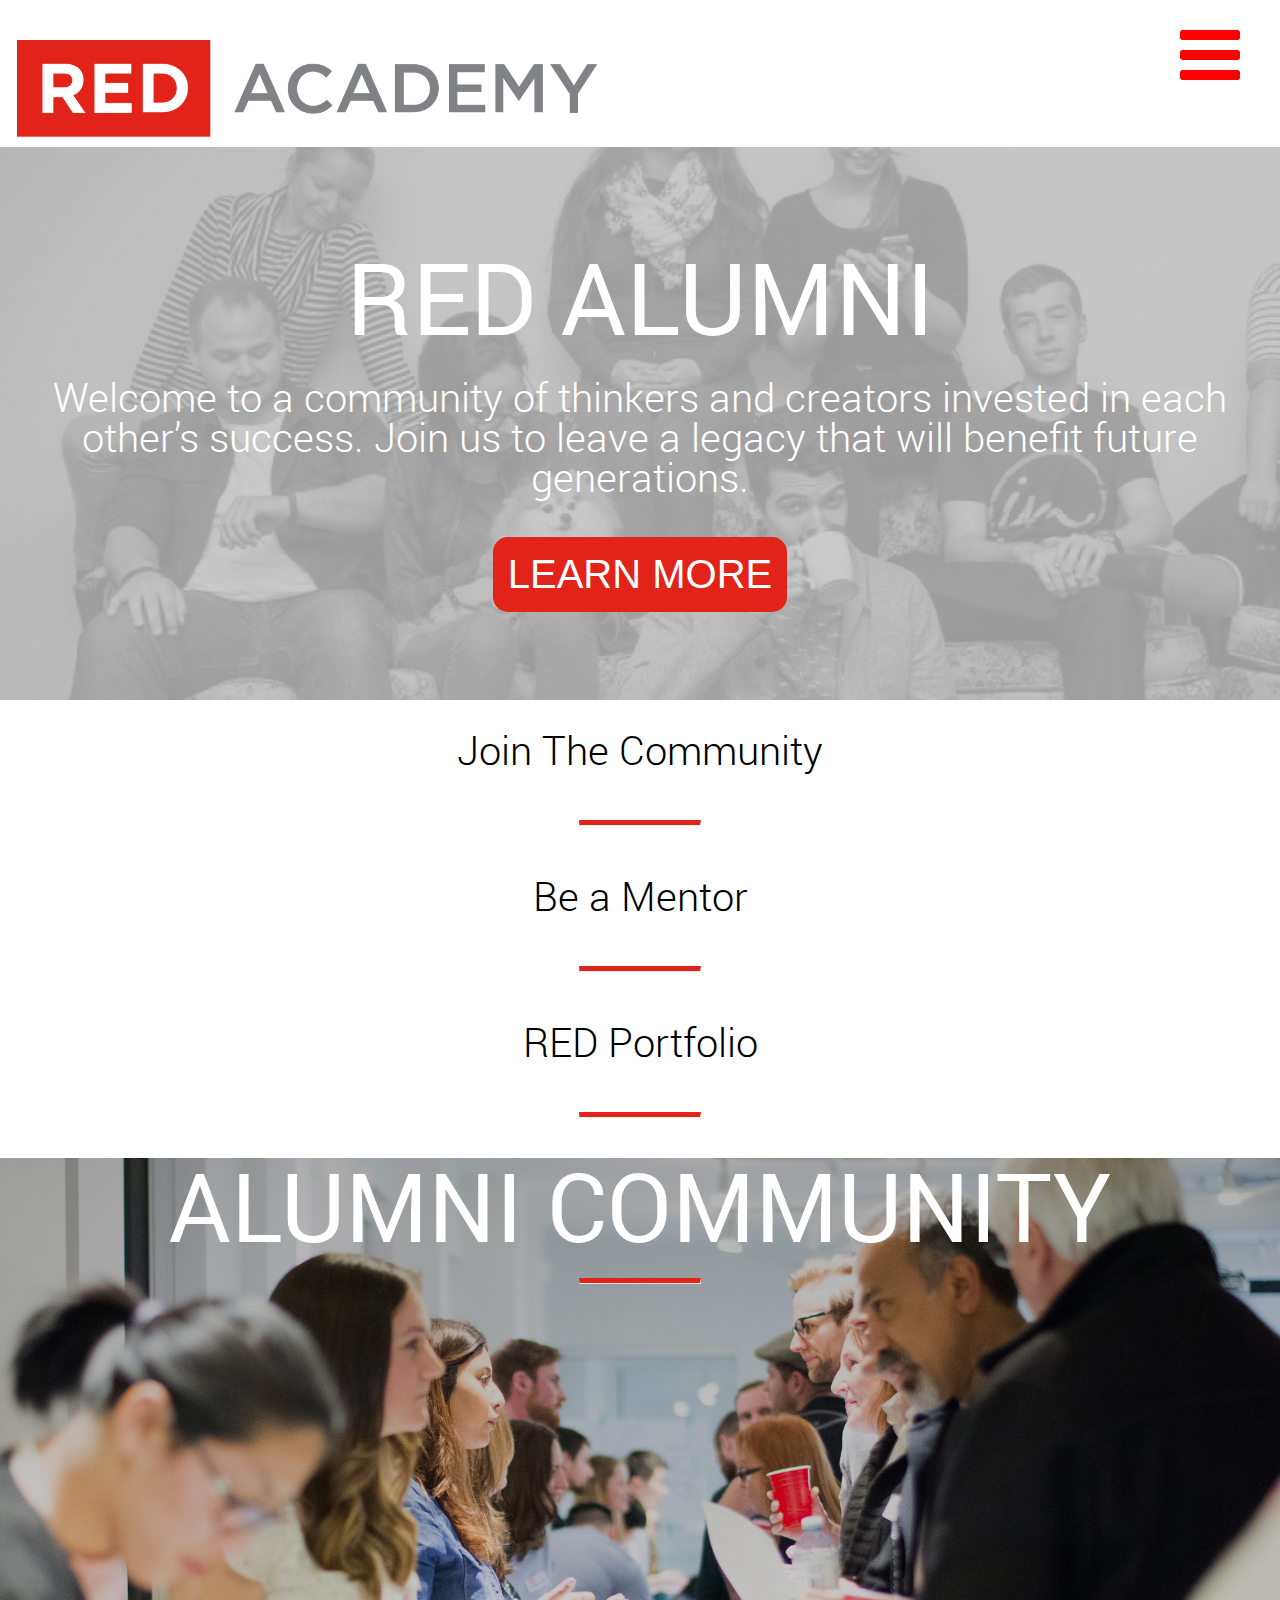
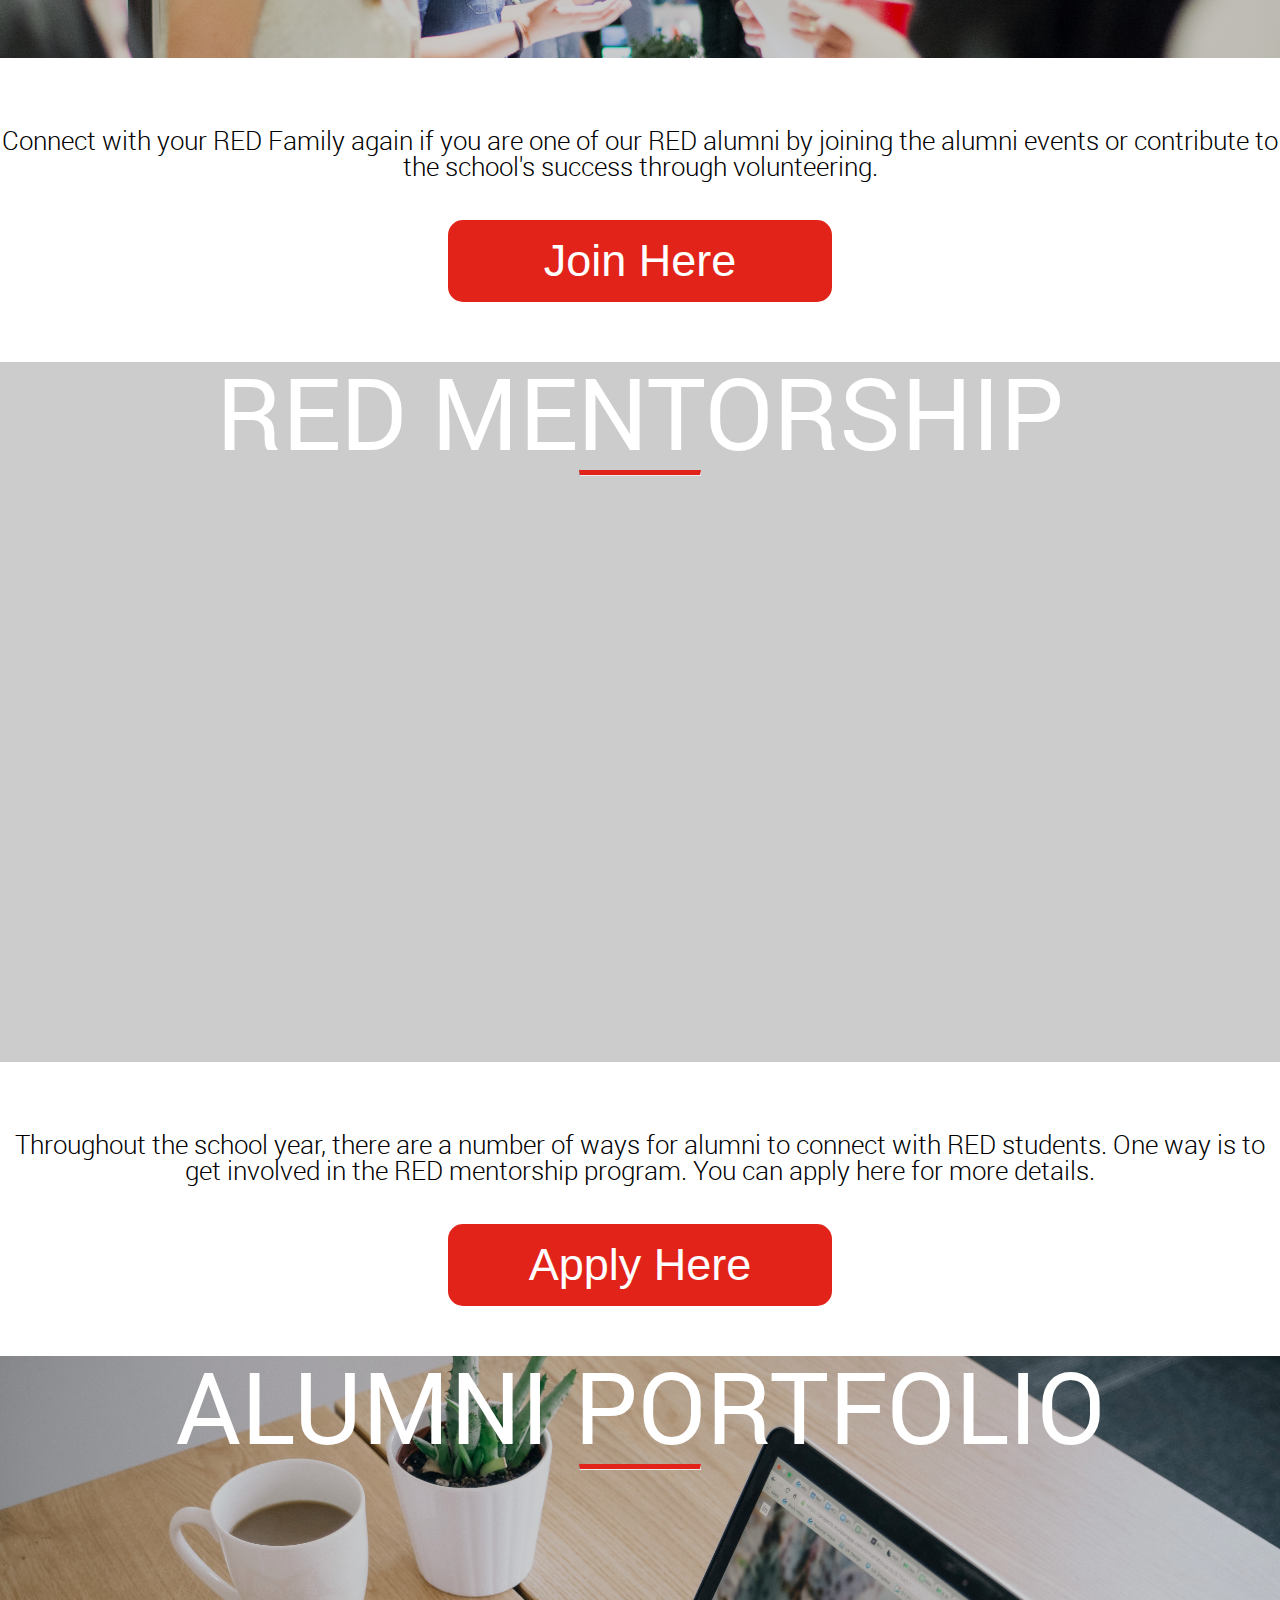
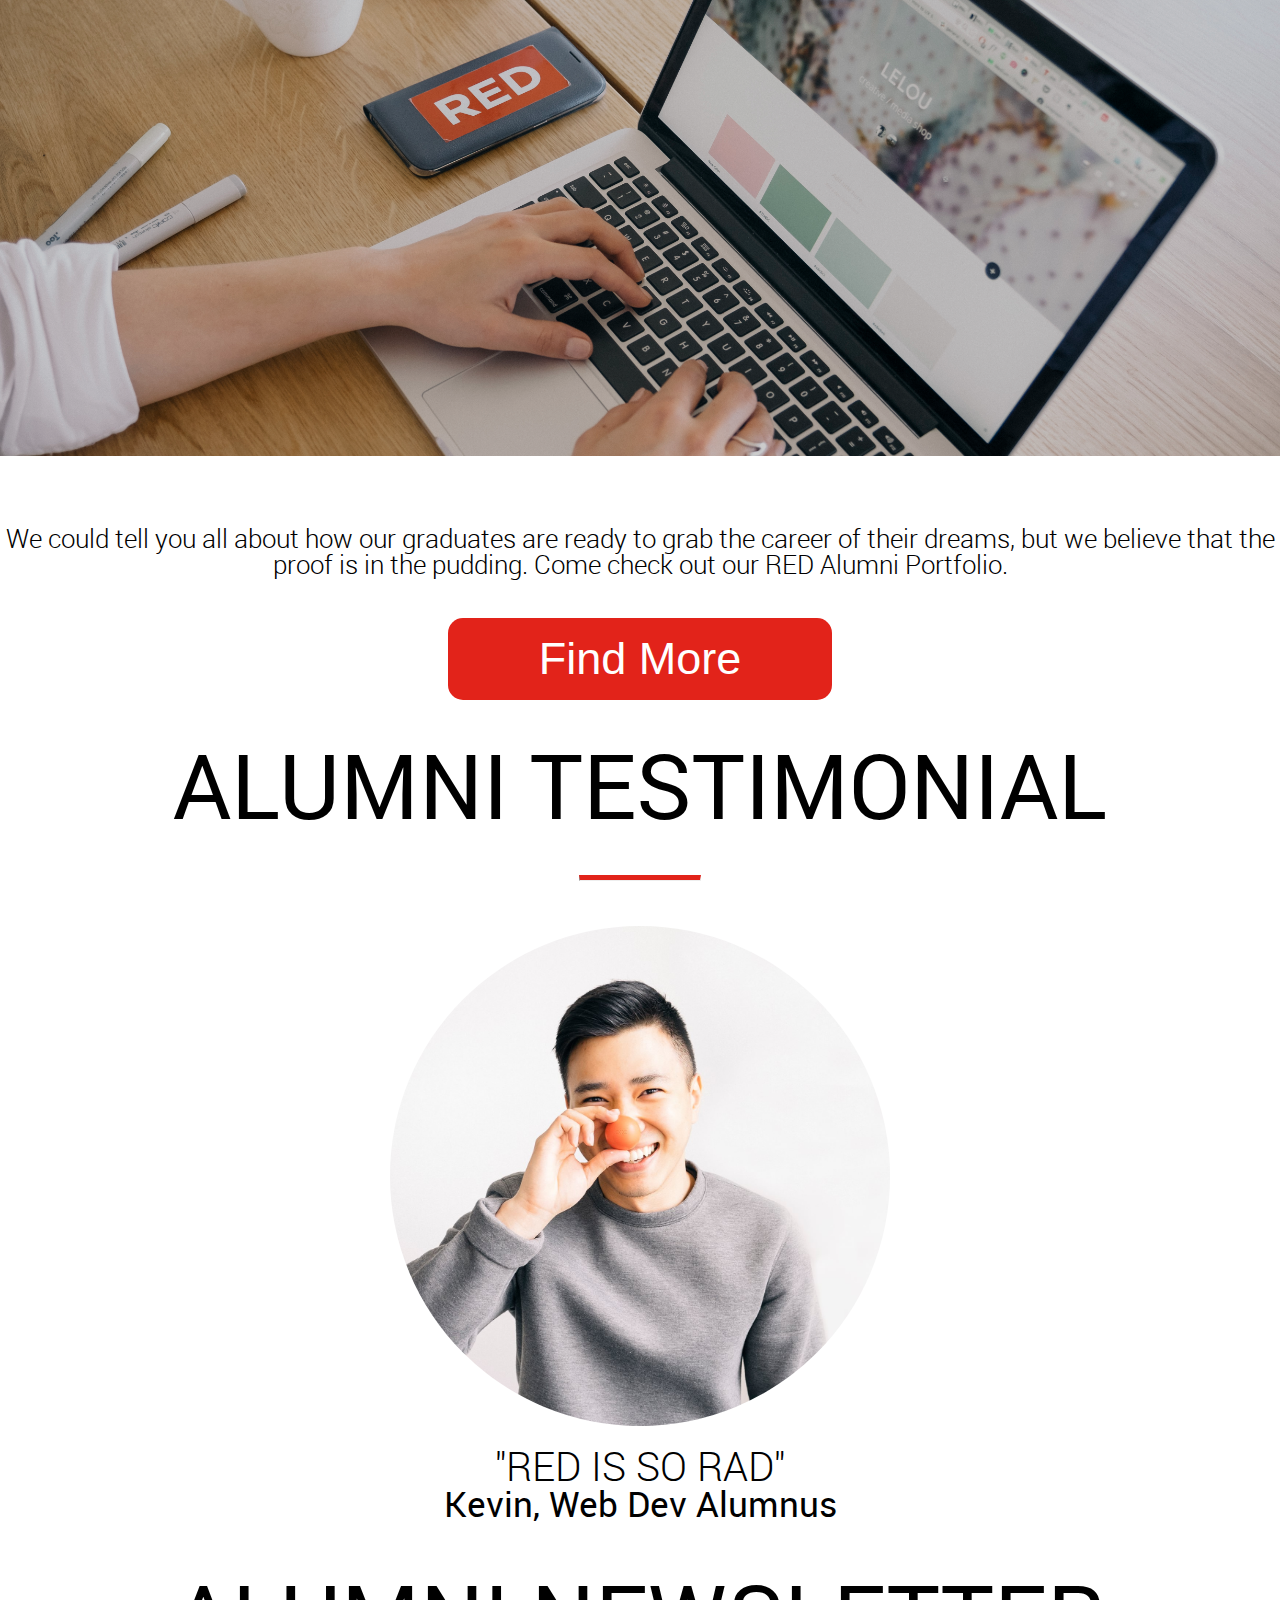
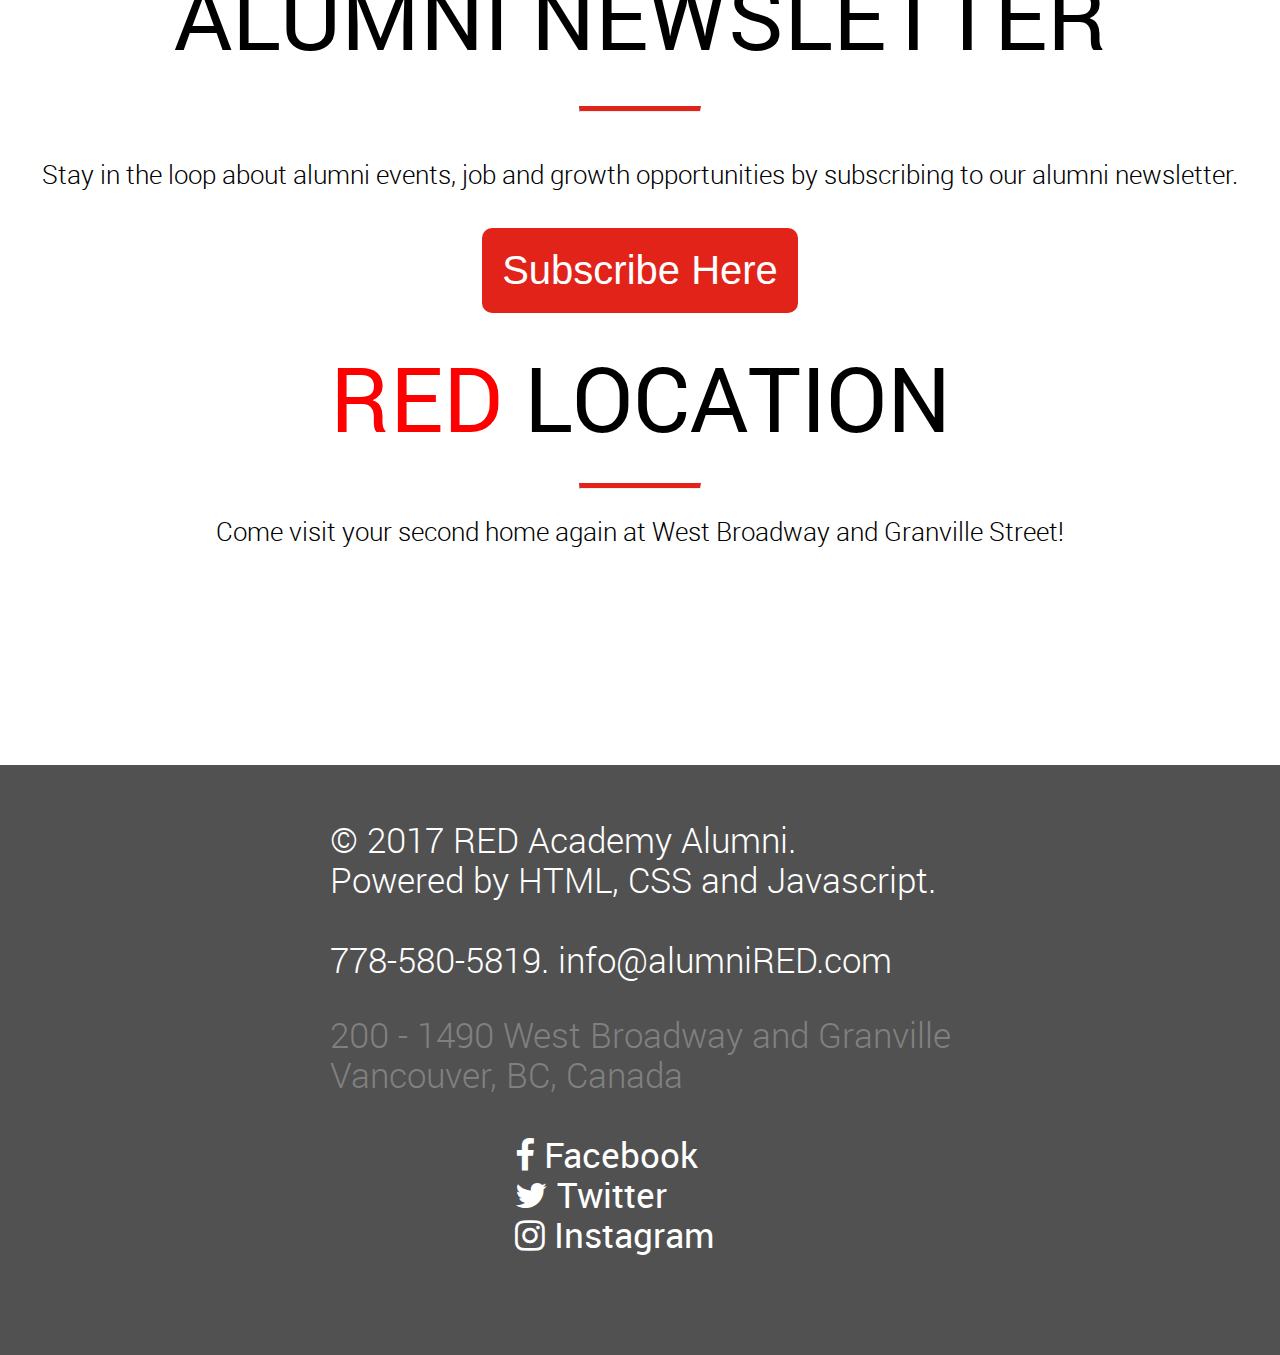
==== index.html @ b8a01d51 "first commit" ====
<html>

    <head>
        <title> Alumni-RED-Homepage </title>
        <link rel="stylesheet" type="text/css" href="reset.css"/>
        <link rel="stylesheet" href="style.css"/>
        <link rel="stylesheet" href="assets/font-awesome/css/font-awesome.min.css"/>
    </head>

    <body>

        <header class="homepage-header">
            <nav>
                <div class="nav-logo"> 
                    <img src="assets/images/red-academy-logo.png" alt="red-academy-logo"/>
                </div>
                <div class="nav-menu">
                    <i class="hamburger fa fa-bars" aria-hidden="true">
                        <ul class="hamburger-content hamburger-display">
                        <li>About</li>
                        <li>Events</li>
                        <li>Contact Us</li>
                        </ul>
                    </i>
                </div>
            </nav>

            <div class="header-texts">
                <h1 class="header-heading"> RED ALUMNI </h1>
                <p> Welcome to a community of thinkers and creators invested in each other’s success. Join us to leave a legacy that will benefit future generations.</p>
                <button class="header-button">LEARN MORE</button>
            </div>
        </header>

            <div class="homepage-categories">
                <div>
                    <h3> Join The Community </h3>
                    <hr>
                </div>

                <div>
                    <h3> Be a Mentor </h3>
                    <hr>
                </div>

                <div>
                    <h3> RED Portfolio </h3>
                    <hr>
                </div>
            </div>

        <section class="homepage-content">


            <article class="homepage-community-article">
                <div class="community-background">
                    <h2> ALUMNI COMMUNITY </h2>
                    <hr>
                </div>
                <div class="community-paragraph">
                    <p> Connect with your RED Family again if you are one of our RED alumni by joining the alumni events or contribute to the school's success through volunteering.</p>
                    <button class="community-button">Join Here</button>
                </div>
            </article>



            <article class="homepage-mentorship-article">
                <div class="mentorship-background">
                    <h2> RED MENTORSHIP </h2>
                    <hr>
                </div>
                <div class="mentorship-paragraph">
                    <p> Throughout the school year, there are a number of ways for alumni to connect with RED students. One way is to get involved in the RED mentorship program. You can apply here for more details.</p>
                    <button class="mentorship-button">Apply Here</button>
                </div>
            </article>



            <article class="homepage-portfolio-article">
                <div class="portfolio-background">
                    <h2> ALUMNI PORTFOLIO </h2>
                    <hr>
                </div>
                <div class="portfolio-paragraph">
                    <p> We could tell you all about how our graduates are ready to grab the career of their dreams, but we believe that the proof is in the pudding. Come check out our RED Alumni Portfolio. </p>
                    <button class="portfolio-button">Find More</button>
                </div>
            </article>


            <article class="homepage-testimonial-article">
                <div class="testimonial-heading">
                    <h2> ALUMNI TESTIMONIAL </h2>
                    <hr>
                </div>
                <div class="alumni-headshot-div">
                        <img class="alumni-headshot" src="assets/images/red-alumni.jpg" alt="alumni headshot" width=50%/>
                </div>
                <div class="alumni-comment">
                    <p> "RED IS SO RAD" </p>
                    <i> Kevin, Web Dev Alumnus </i>
                </div>
            </article>


            <article class="homepage-newsletter-article">
                <div class="newsletter-heading">
                  <h2> ALUMNI NEWSLETTER </h2>
                  <hr>
                </div>
                <div class="newsletter-paragraph">
                    <p>Stay in the loop about alumni events, job and growth opportunities by subscribing to our alumni newsletter.</p>
                    <button class="newsletter-button">Subscribe Here</button>
                </div>
            </article> 


            <article class="homepage-location-article">
                <h1 class="section-heading"> <span class="color-change">RED</span> LOCATION </h1>
                <hr>
                    <p>Come visit your second home again at West Broadway and Granville Street!
                    </p>
                    <div class="homepage-googlemap">
                        <iframe src="https://www.google.com/maps/embed?pb=!1m16!1m12!1m3!1d18691.2846587993!2d-123.16529132245766!3d49.278185078168015!2m3!1f0!2f0!3f0!3m2!1i1024!2i768!4f13.1!2m1!1skits!5e0!3m2!1sen!2sca!4v1486846755789" width="95%" height="30%" frameborder="0" style="border:0" allowfullscreen>
                        </iframe>
                    </div>
            </article>
        </section>  


        <footer class="homepage-footer">
            <div class="footer-paragraph">
                <p class="homepage-footer-copyright">
                © 2017 RED Academy Alumni.</br>
                Powered by HTML, CSS and Javascript.        
                </p>
                <p class="homepage-footer-contact">
                778-580-5819. info@alumniRED.com
                </p>
                <p class="homepage-footer-address">
                200 - 1490 West Broadway and Granville </br>
                Vancouver, BC, Canada
                </p>
            </div>
            <div class="homepage-socialmedia">
                <ul>
                    <li><i class="fa fa-facebook" aria-hidden="true"></i> Facebook</li>
                    <li><i class="fa fa-twitter" aria-hidden="true"></i> Twitter</li>
                    <li><i class="fa fa-instagram" aria-hidden="true"></i> Instagram</li>
                </ul>
            </div>
        </footer>
        <script
            src="https://code.jquery.com/jquery-3.2.0.min.js"
            integrity="sha256-JAW99MJVpJBGcbzEuXk4Az05s/XyDdBomFqNlM3ic+I="
            crossorigin="anonymous">
        </script>
        <script type="text/javascript" src="script.js"></script>
    </body>

</html>
---- style.css ----
/*------------------------FontFace------------------*/

@font-face {
    font-family: 'robotoregular';
    src: url('assets/webfontkit-20170318-141506/roboto-regular-webfont.eot');
    src: url('assets/webfontkit-20170318-141506/roboto-regular-webfont.eot?#iefix') format('embedded-opentype'),
         url('assets/webfontkit-20170318-141506/roboto-regular-webfont.woff2') format('woff2'),
         url('assets/webfontkit-20170318-141506/roboto-regular-webfont.woff') format('woff');
    font-weight: normal;
    font-style: normal;

/*webfontkit-20170318-141506/roboto-regular-webfont
webfontkit-20170318-141506/roboto-light-webfont*/

}

@font-face {
    font-family: 'robotolight';
    src: url('assets/webfontkit-20170318-141506/roboto-light-webfont.eot');
    src: url('assets/webfontkit-20170318-141506/roboto-light-webfont.eot?#iefix') format('embedded-opentype'),
         url('assets/webfontkit-20170318-141506/roboto-light-webfont.woff2') format('woff2'),
         url('assets/webfontkit-20170318-141506/roboto-light-webfont.woff') format('woff');
    font-weight: normal;
    font-style: normal;

}

/*----------------------------Fonts--------------------*/

html {
  width: 100%;
  max-width: 1400px;
  font-family: robotoregular;
}

p,
h3 {
  font-family: robotolight;
}

/*----------------------------Header--------------------*/

nav {
  display: flex;
  justify-content:space-between;
  flex-direction: row;
  background-color: white;
  color:white;
}

.nav-logo {
  margin-bottom:10px;
}

.nav-menu {
  font-size:70px;
  margin-top: 20px;
}

.hamburger {
  width: 100px;
  color: red;
}
.hamburger-display{
  display: none;
}

nav ul {
  position: absolute;
  list-style-type: none; 
  margin-left: -170px;
  margin-top: 20px;
  background-color:red;
  font-size: 50px;
}

nav li {
  padding: 10px;
  color:white;
  font-family: robotoregular;
}

nav img{
  width:50%;
  margin-top:40px;
  margin-left:17px;
}

header {
background-image:
  linear-gradient(rgba(0,0,0,0.2), rgba(0,0,0,0.2)),
  url("assets/images/alumni-heroimage.jpg");
background-size: cover;
background-repeat: no-repeat;
height: 700px;
width: 100%;
color:white;
}

.header-heading {
  margin-top: 100px;
  margin-bottom: 30px;
  font-size:100px;
}

.header-texts {
  display: flex;
  align-items: center;
  flex-direction: column;
}

.header-texts p {
  font-size:40px;
  text-align: center;
  margin-bottom: 30px;
}

.header-button {
  border: 0;
  padding: 15px;
  margin-top: 10px;
  background-color:#E2231A;
  font-size: 40px;
  color:white;
  border-radius: 15px;
  transition: all 0.5s ease 0.5s;
}

button:hover {
  background-color: salmon;
  font-size: 100%;
}




/*-----------------------SectionStart-ArticleAbout-------------------*/

.homepage-categories {
  display: flex;
  align-items: center;
  flex-direction: column;
  font-size:40px;
  line-height:100px;
}

hr {
  border-top: 5px solid #E2231A;
  width: 120px;
}

/*-----------------------Article-Community-------------------*/

.homepage-community-article {
  display: flex;
  flex-direction: column;
  margin-top: 20px;
  margin-bottom: 40px;
}

.community-background {
background-image:
  linear-gradient(rgba(0,0,0,0.3), rgba(0,0,0,0.2)),
  url("assets/images/red-community.jpg");
background-size: cover;
background-repeat: no-repeat;
height: 500px;
width: 100%;
color:white;
font-size:50px;
}

.community-background h2{
  text-align: center;
  font-size:95px;
}

.community-paragraph {
  display: flex;
  align-items: center;
  flex-direction: column;
  margin-top:70px;
}

.community-paragraph p {
  font-size: 26px;
  text-align: center;
  margin-bottom: 40px;
}

.community-button {
  border: 0;
  padding: 15px;
  margin-bottom:20px;
  background-color:#E2231A;
  font-size: 45px;
  color:white;
  border-radius: 15px;
  transition: all 0.5s ease 0.5s;
  width: 30%;
}

/*-----------------------Article-Mentorship-------------------*/

.mentorship-background {
background-image:
  linear-gradient(rgba(0,0,0,0.2), rgba(0,0,0,0.2)),
  url("assets/images/red-mentor.jpg");
background-size: cover;
background-repeat: no-repeat;
height: 700px;
width: 100%;
color:white;
}

.mentorship-background h2 {
  text-align:center;
  margin-top:30px;
  font-size: 100px;
}

.mentorship-paragraph {
  display: flex;
  align-items: center;
  flex-direction: column;
  margin-top:70px;
}

.mentorship-paragraph p {
  font-size: 26px;
  text-align: center;
  margin-bottom: 40px;
}

.mentorship-button {
  border: 0;
  padding: 15px;
  margin-bottom:20px;
  background-color:#E2231A;
  font-size: 45px;
  color:white;
  border-radius: 15px;
  transition: all 0.5s ease 0.5s;
  width: 30%;
}

/*-----------------------Article-Portfolio-------------------*/

.portfolio-background {
background-image:
  linear-gradient(rgba(0,0,0,0.2), rgba(0,0,0,0.2)),
  url("assets/images/red-portfolio.jpg");
background-size: cover;
background-repeat: no-repeat;
height: 700px;
width: 100%;
color:white;
}

.portfolio-background h2 {
  text-align:center;
  margin-top:30px;
  font-size: 100px;
}

.portfolio-paragraph {
  display: flex;
  align-items: center;
  flex-direction: column;
  margin-top:70px;
}

.portfolio-paragraph p {
  font-size: 26px;
  text-align: center;
  margin-bottom: 40px;
}

.portfolio-button {
  border: 0;
  padding: 15px;
  margin-bottom:40px;
  background-color:#E2231A;
  font-size: 45px;
  color:white;
  border-radius: 15px;
  transition: all 0.5s ease 0.5s;
  width: 30%;
}


/*-----------------------Article-Testimonial-------------------*/

.homepage-testimonial-article {
  display:flex;
  flex-direction: column;
  align-items: center;
}

.testimonial-heading {
  text-align: center;
}

.alumni-headshot {
  border-radius: 50%;
  width: 500px;
  height: 500px;
  object-fit: cover;
}

.testimonial-heading {
  font-size:90px;
}

.alumni-comment {
  font-size:40px;
  text-align: center;
  margin-top:20px;
}

i {
  font-size:35px;
}

/*-----------------------Article-Newsletter-------------------*/

.homepage-newsletter-article {
  margin-top: 50px;
  text-align: center;
}

.newsletter-heading {
  font-size:90px;
}

.newsletter-paragraph {
  font-size:26px;
  margin-top: 50px;
}

.newsletter-paragraph p {
  margin-bottom: 40px;
}

.newsletter-button {
  border: 0;
  padding: 20px;
  margin-bottom: 40px;
  background-color:#E2231A;
  font-size: 40px;
  color:white;
  border-radius: 10px;
  transition: all 0.5s ease 0.5s;
}


/*---------------------Article-Location----------------------*/

.homepage-location-article {
  text-align: center;
}

.section-heading {
  font-size: 90px;
  margin-bottom: 40px;
}

.homepage-location-article p {
  margin-top: 30px;
  margin-bottom: 30px;
  font-size: 26px;
}

.homepage-googlemap {
  display: flex;
  justify-content: center;
  margin-bottom: 40px;
  margin-top: 10px;
}

.color-change {
  color: red;
}

/*------------------------EndFooter----------------------*/


footer {
  background-color:#515151;
  color: white;
  line-height: 40px;
  font-size: 35px;
  display:flex;
  justify-content: space-between;
  flex-direction: column;
  align-items: center;
}

.footer-paragraph {
  margin-top: 25px;
}

.footer-paragraph p {
  display: flex;
  padding: 10px;
}

.homepage-footer-copyright,
.homepage-footer-contact {
  margin-bottom: 15px;
  margin-top:20px;
}

.homepage-footer-address {
  color:grey;
}

.homepage-socialmedia {
  margin-top: 30px;
  margin-right: 50px;
  margin-bottom: 100px;
}

footer ul {
  list-style-type: none;
}


/*---------------------MobileResponsive-------------------*/

@media screen and (min-width: 600px) and (max-width:1140px) {
}
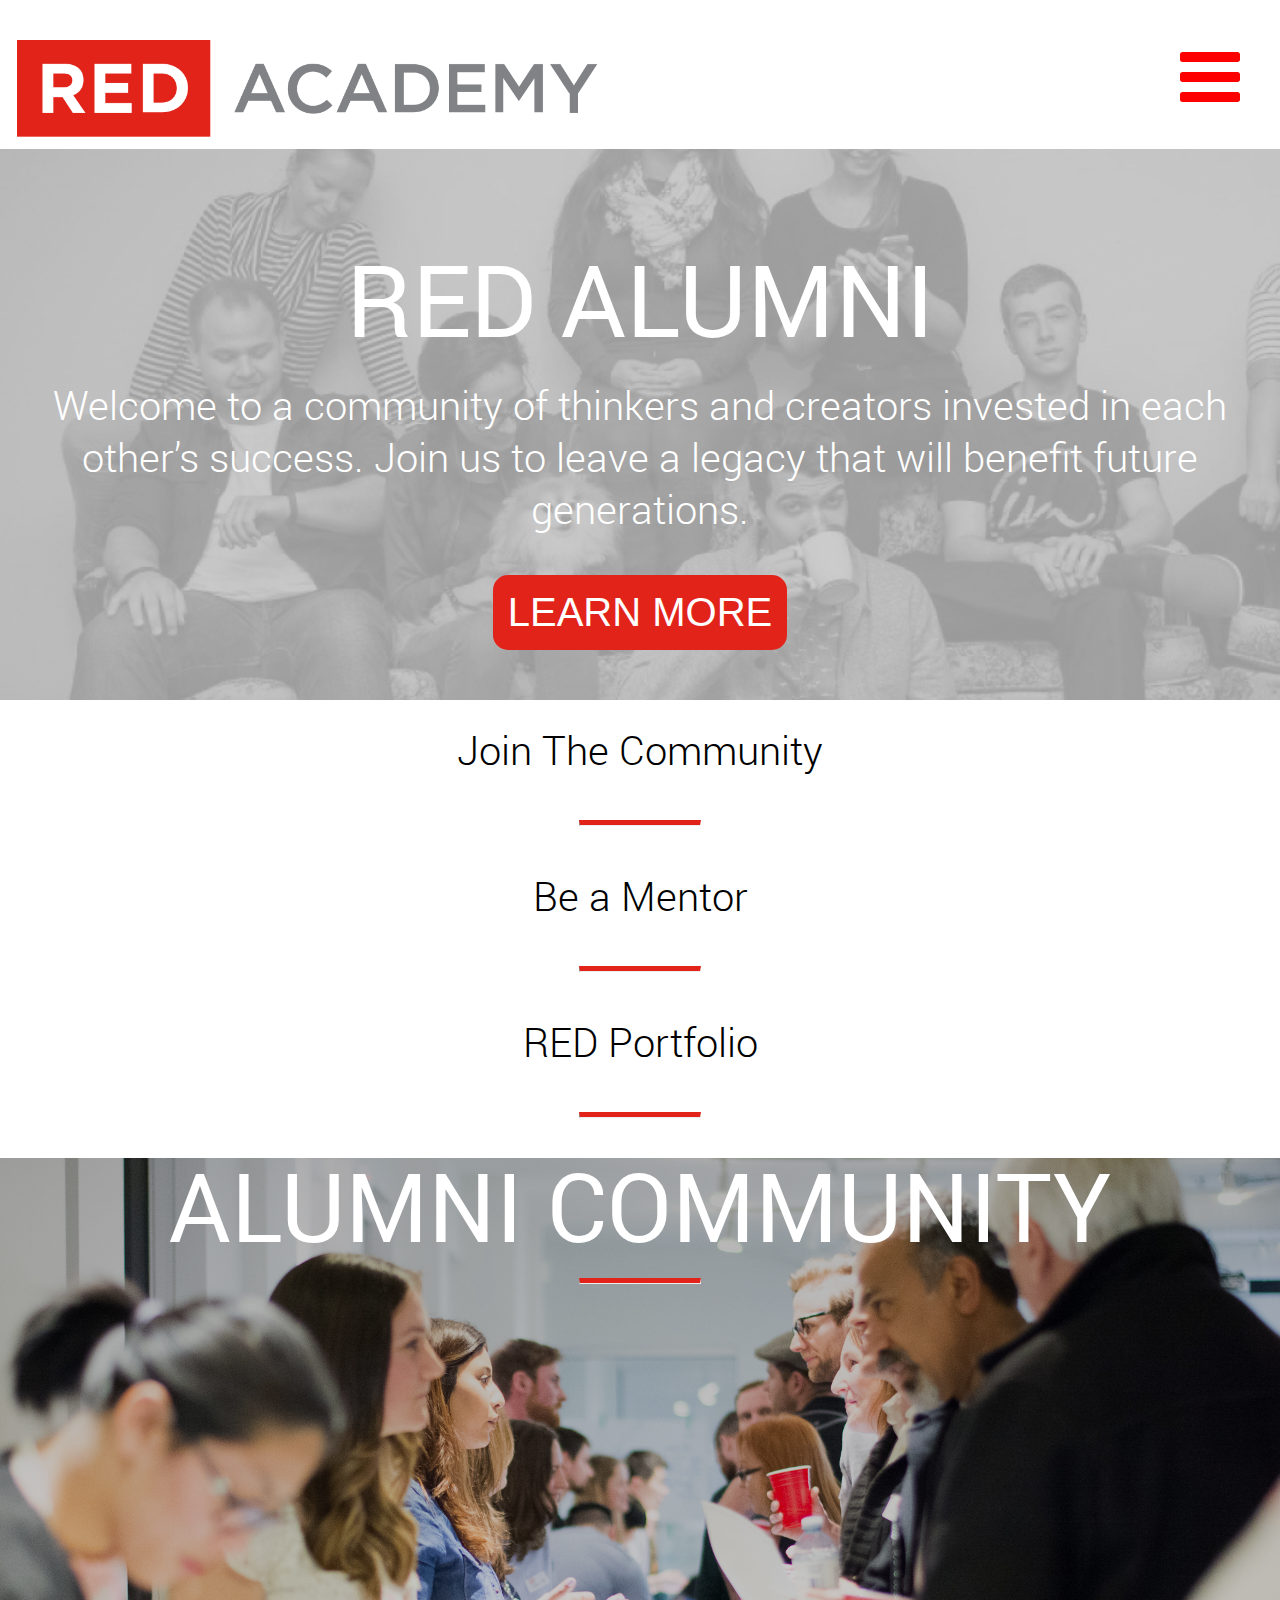
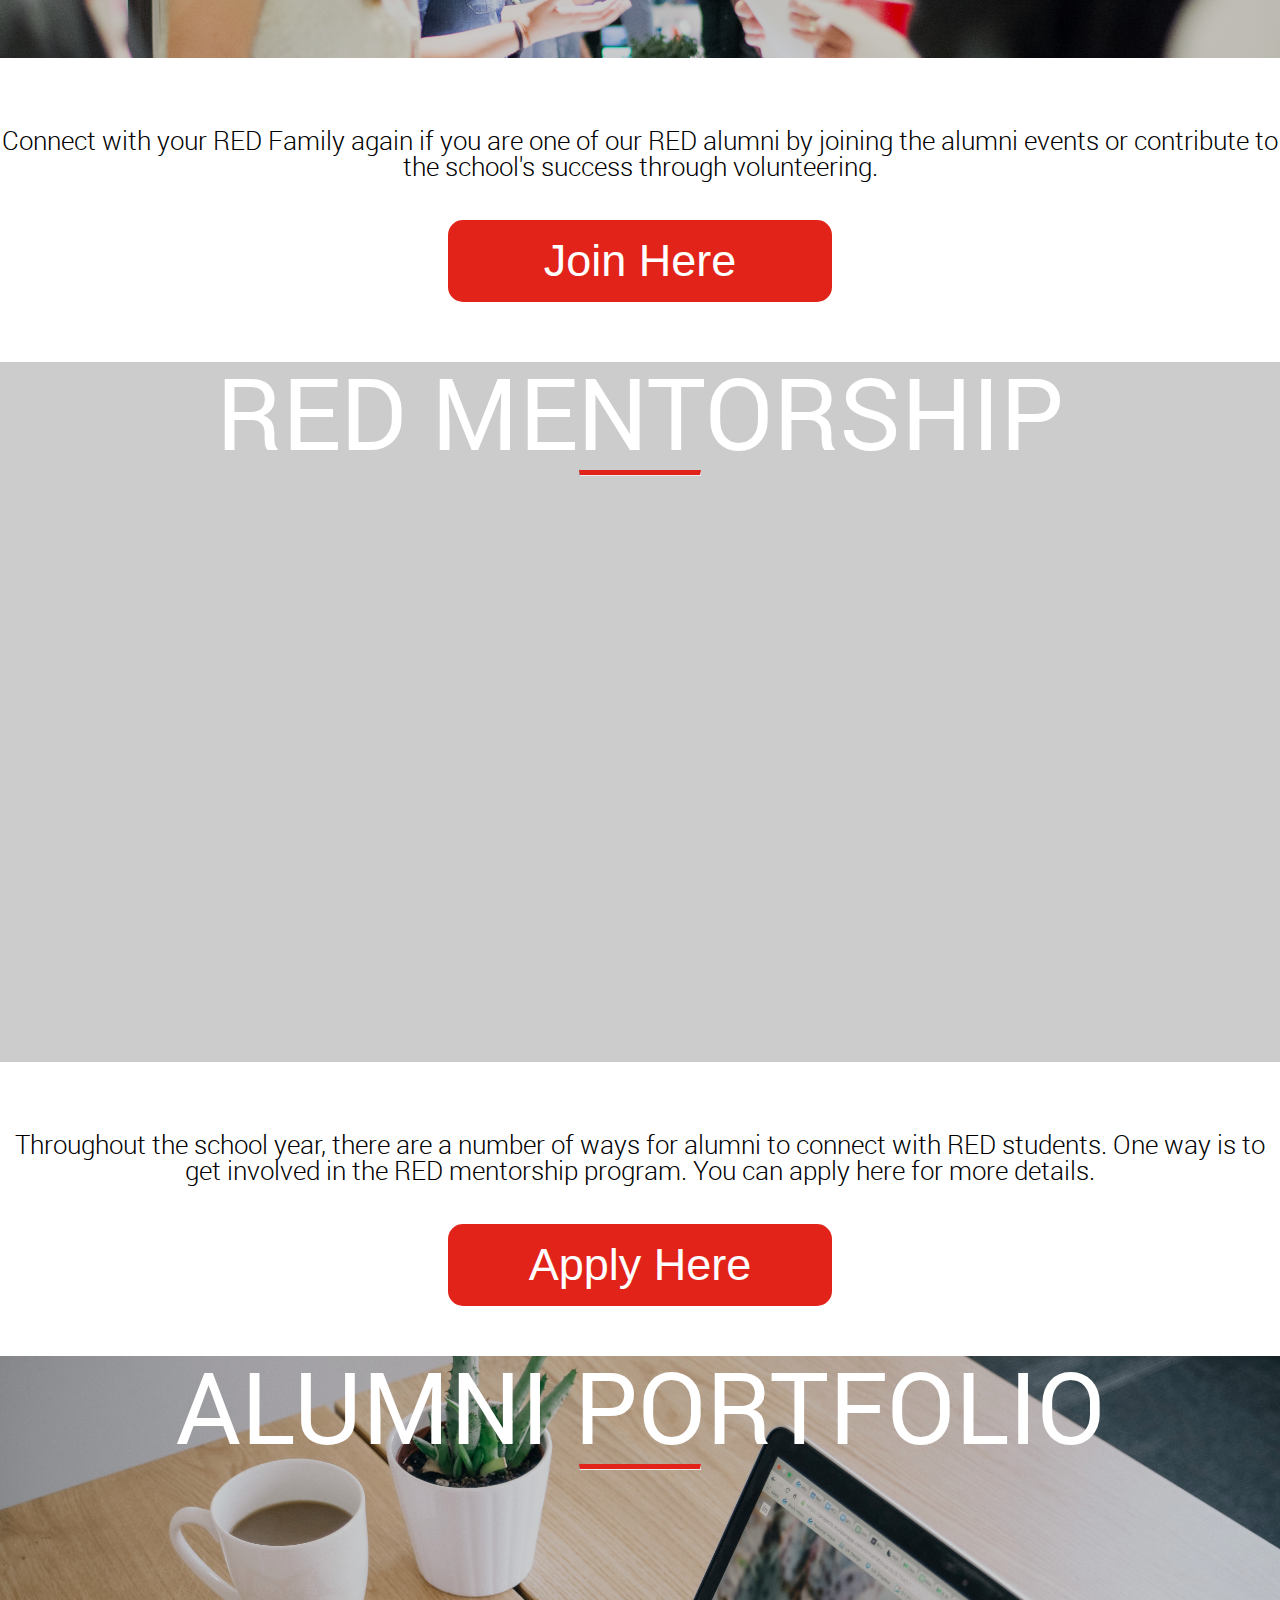
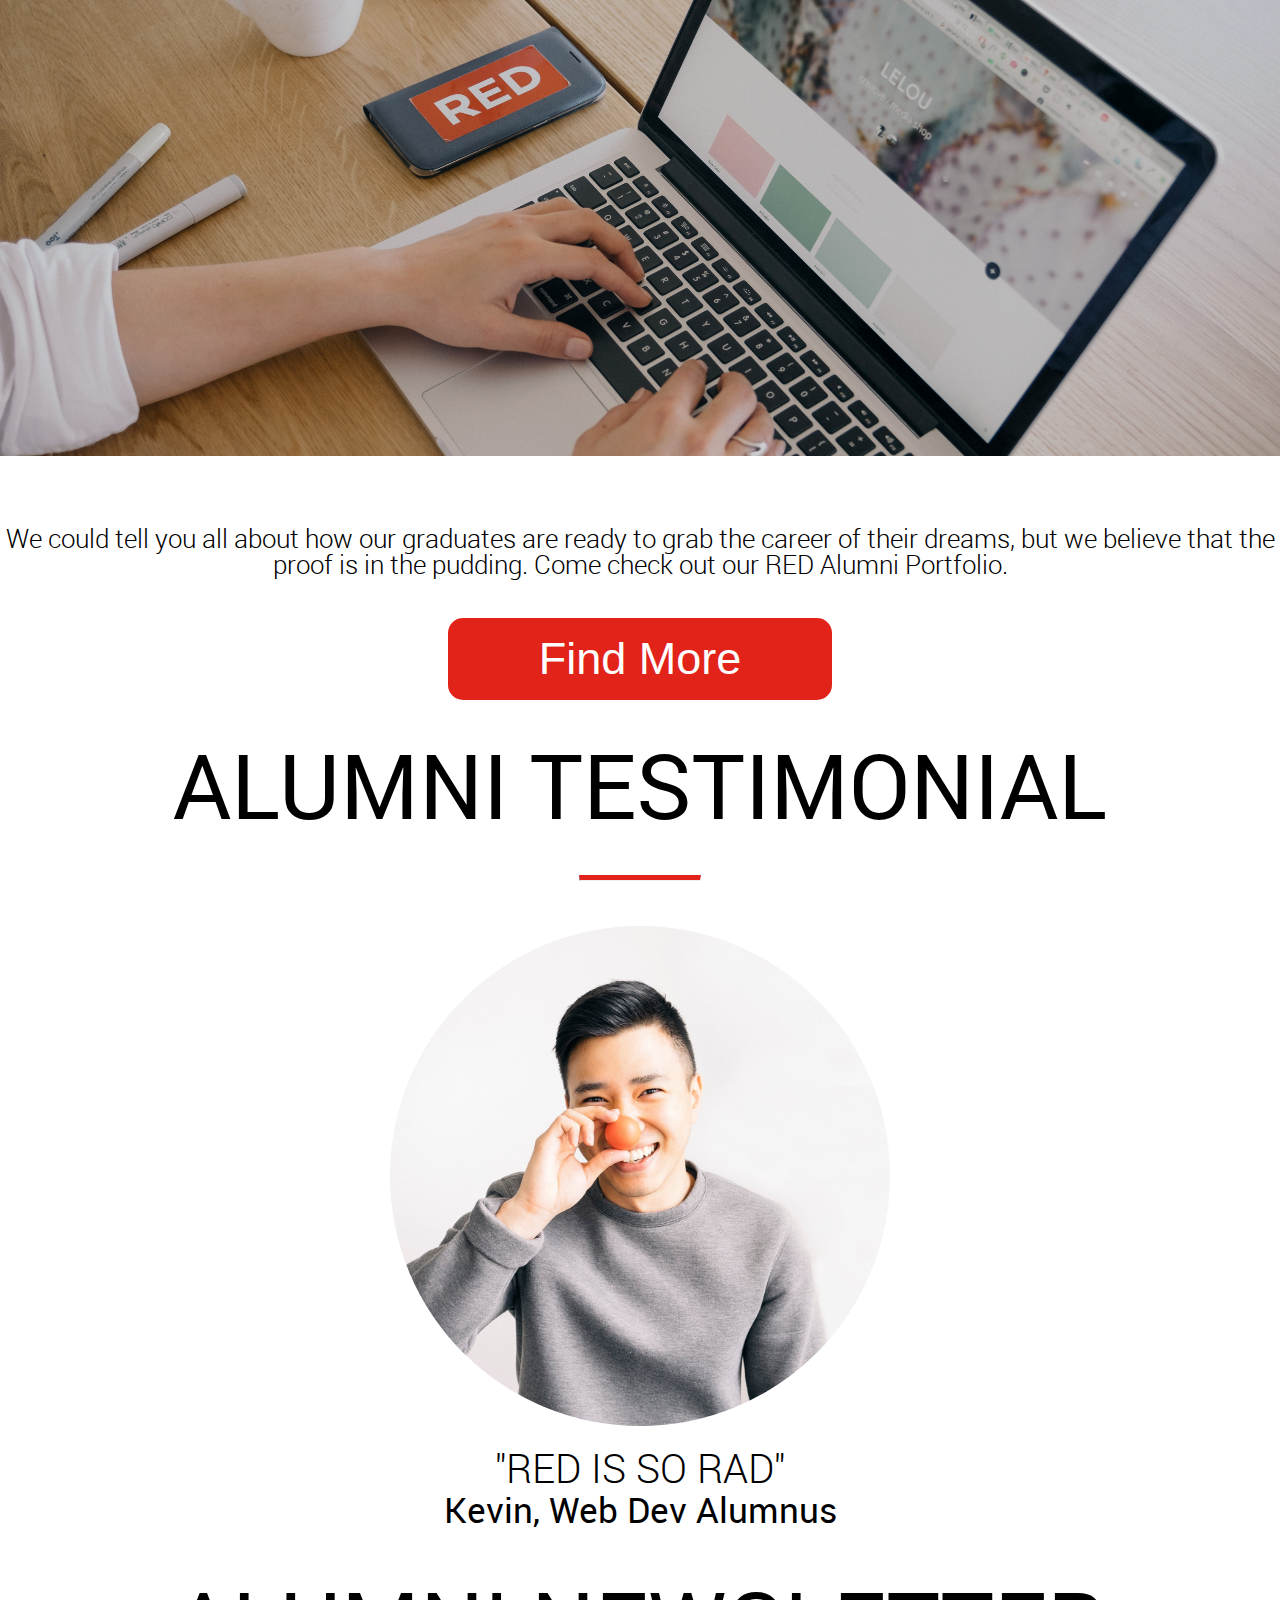
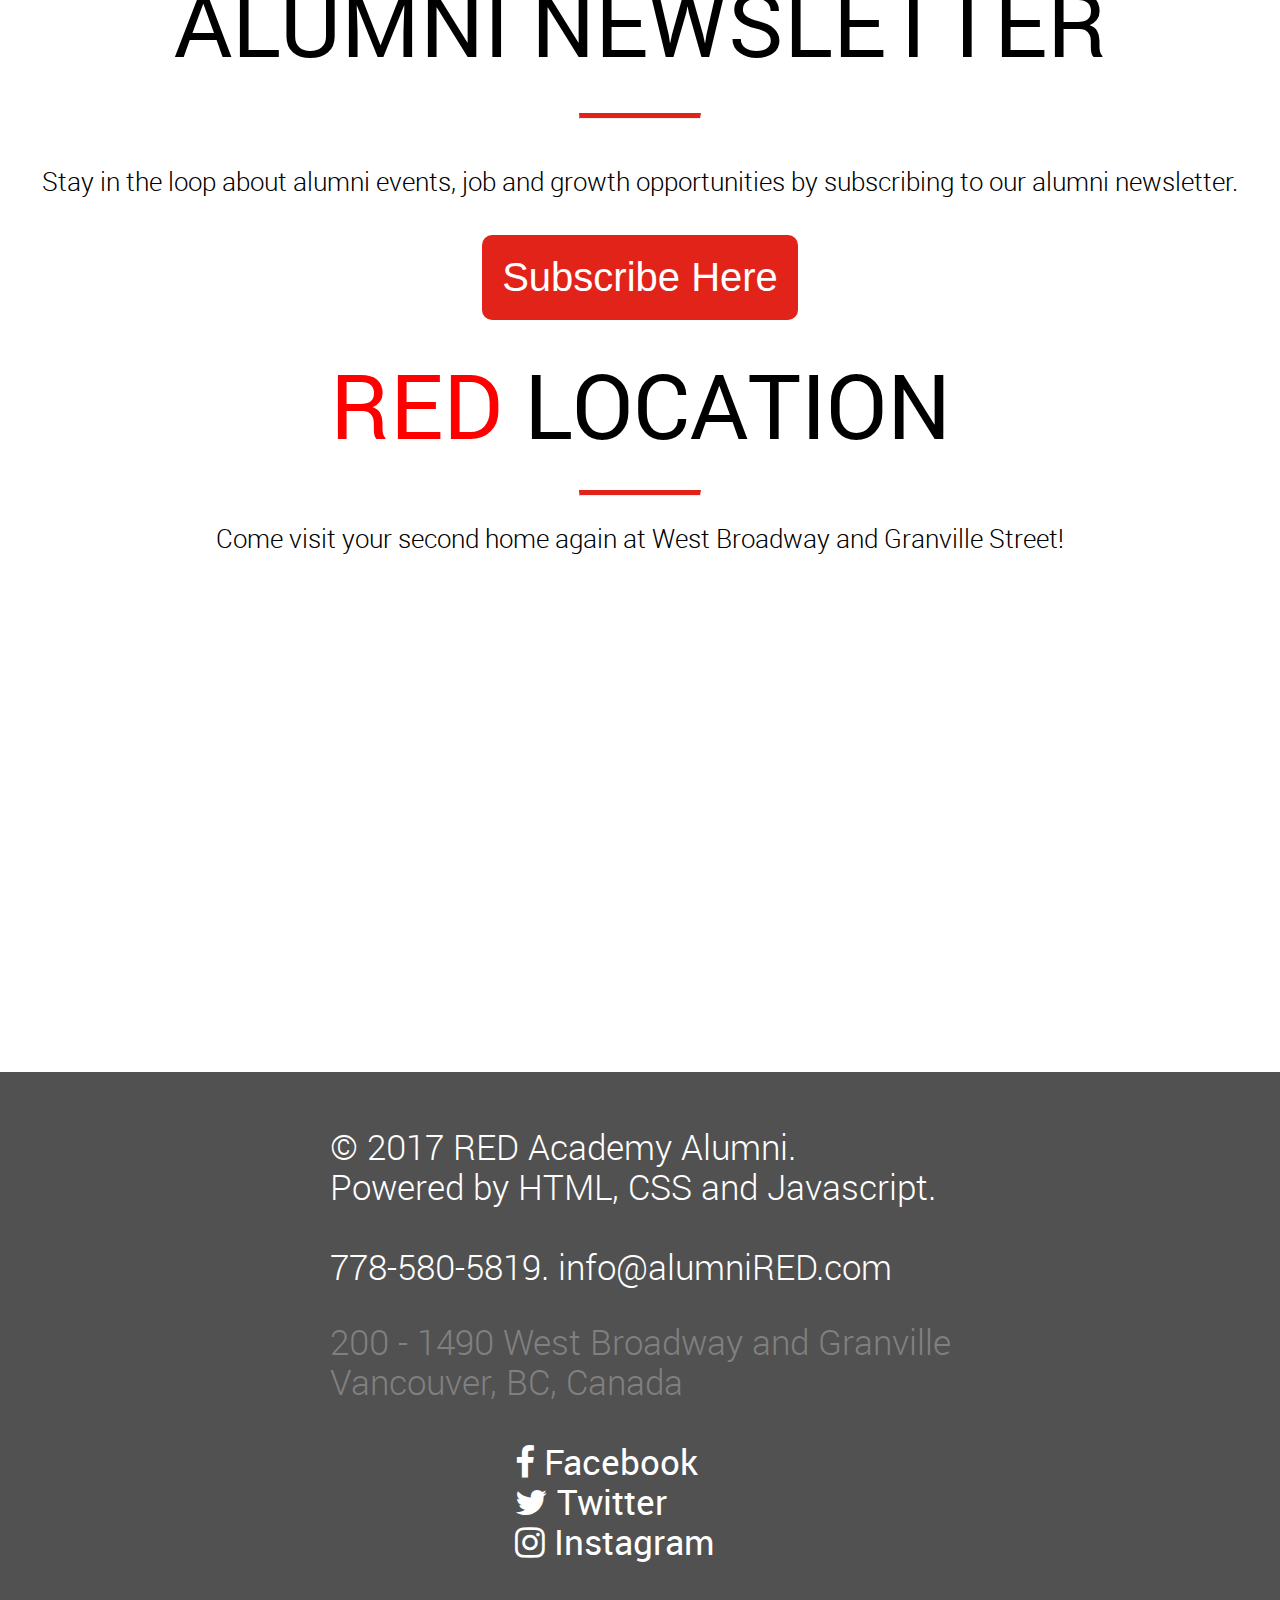
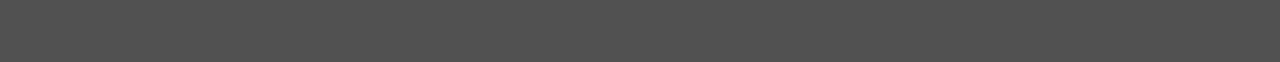
==== commit 8e951df3: "1st Commit" ====
--- a/index.html
+++ b/index.html
@@ -1,3 +1,4 @@
+<!DOCTYPE html>
 <html>
 
     <head>
@@ -123,7 +124,7 @@
                     <p>Come visit your second home again at West Broadway and Granville Street!
                     </p>
                     <div class="homepage-googlemap">
-                        <iframe src="https://www.google.com/maps/embed?pb=!1m16!1m12!1m3!1d18691.2846587993!2d-123.16529132245766!3d49.278185078168015!2m3!1f0!2f0!3f0!3m2!1i1024!2i768!4f13.1!2m1!1skits!5e0!3m2!1sen!2sca!4v1486846755789" width="95%" height="30%" frameborder="0" style="border:0" allowfullscreen>
+                        <iframe src="https://www.google.com/maps/embed?pb=!1m16!1m12!1m3!1d18691.2846587993!2d-123.16529132245766!3d49.278185078168015!2m3!1f0!2f0!3f0!3m2!1i1024!2i768!4f13.1!2m1!1skits!5e0!3m2!1sen!2sca!4v1486846755789" width="95%" height="450" frameborder="0" style="border:0" allowfullscreen>
                         </iframe>
                     </div>
             </article>
--- a/style.css
+++ b/style.css
@@ -54,7 +54,7 @@
 
 .nav-menu {
   font-size:70px;
-  margin-top: 20px;
+  margin-top: 40px;
 }
 
 .hamburger {
@@ -113,6 +113,7 @@
   font-size:40px;
   text-align: center;
   margin-bottom: 30px;
+  line-height: 1.3em;
 }
 
 .header-button {
